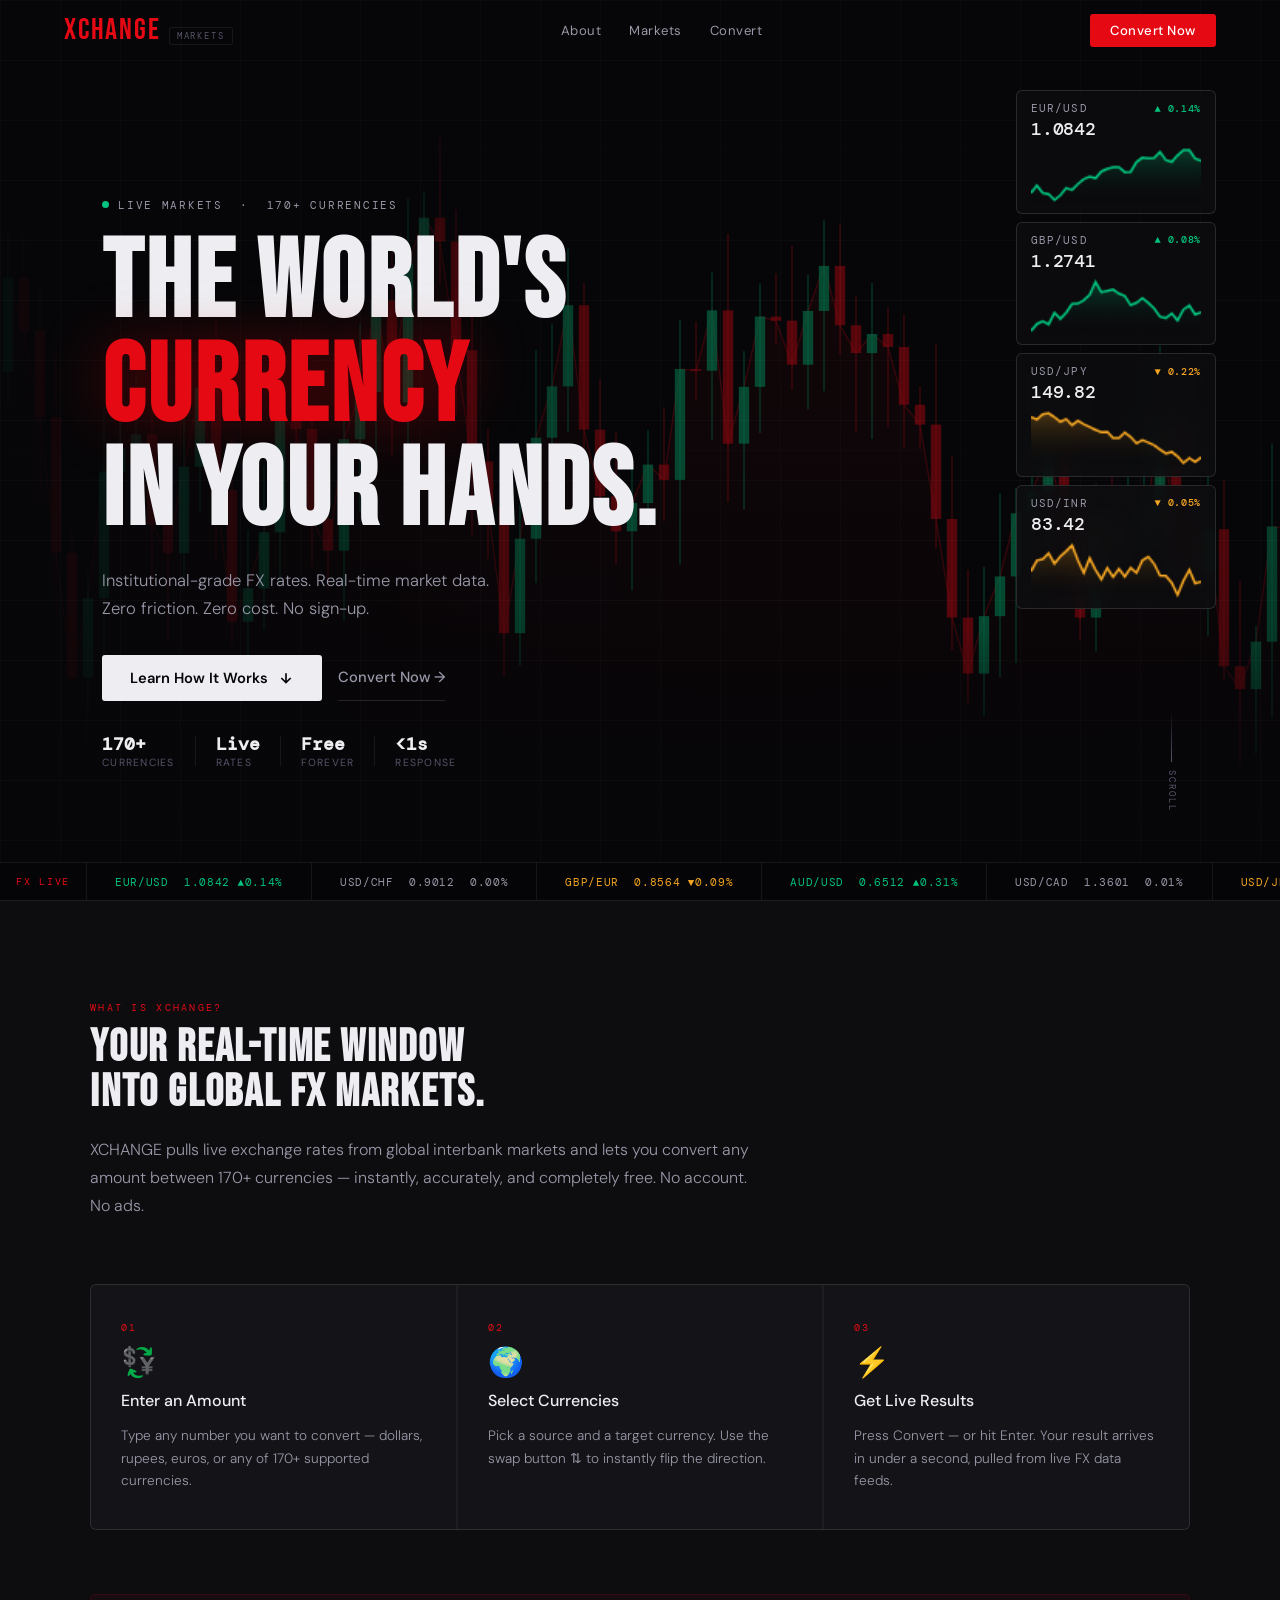
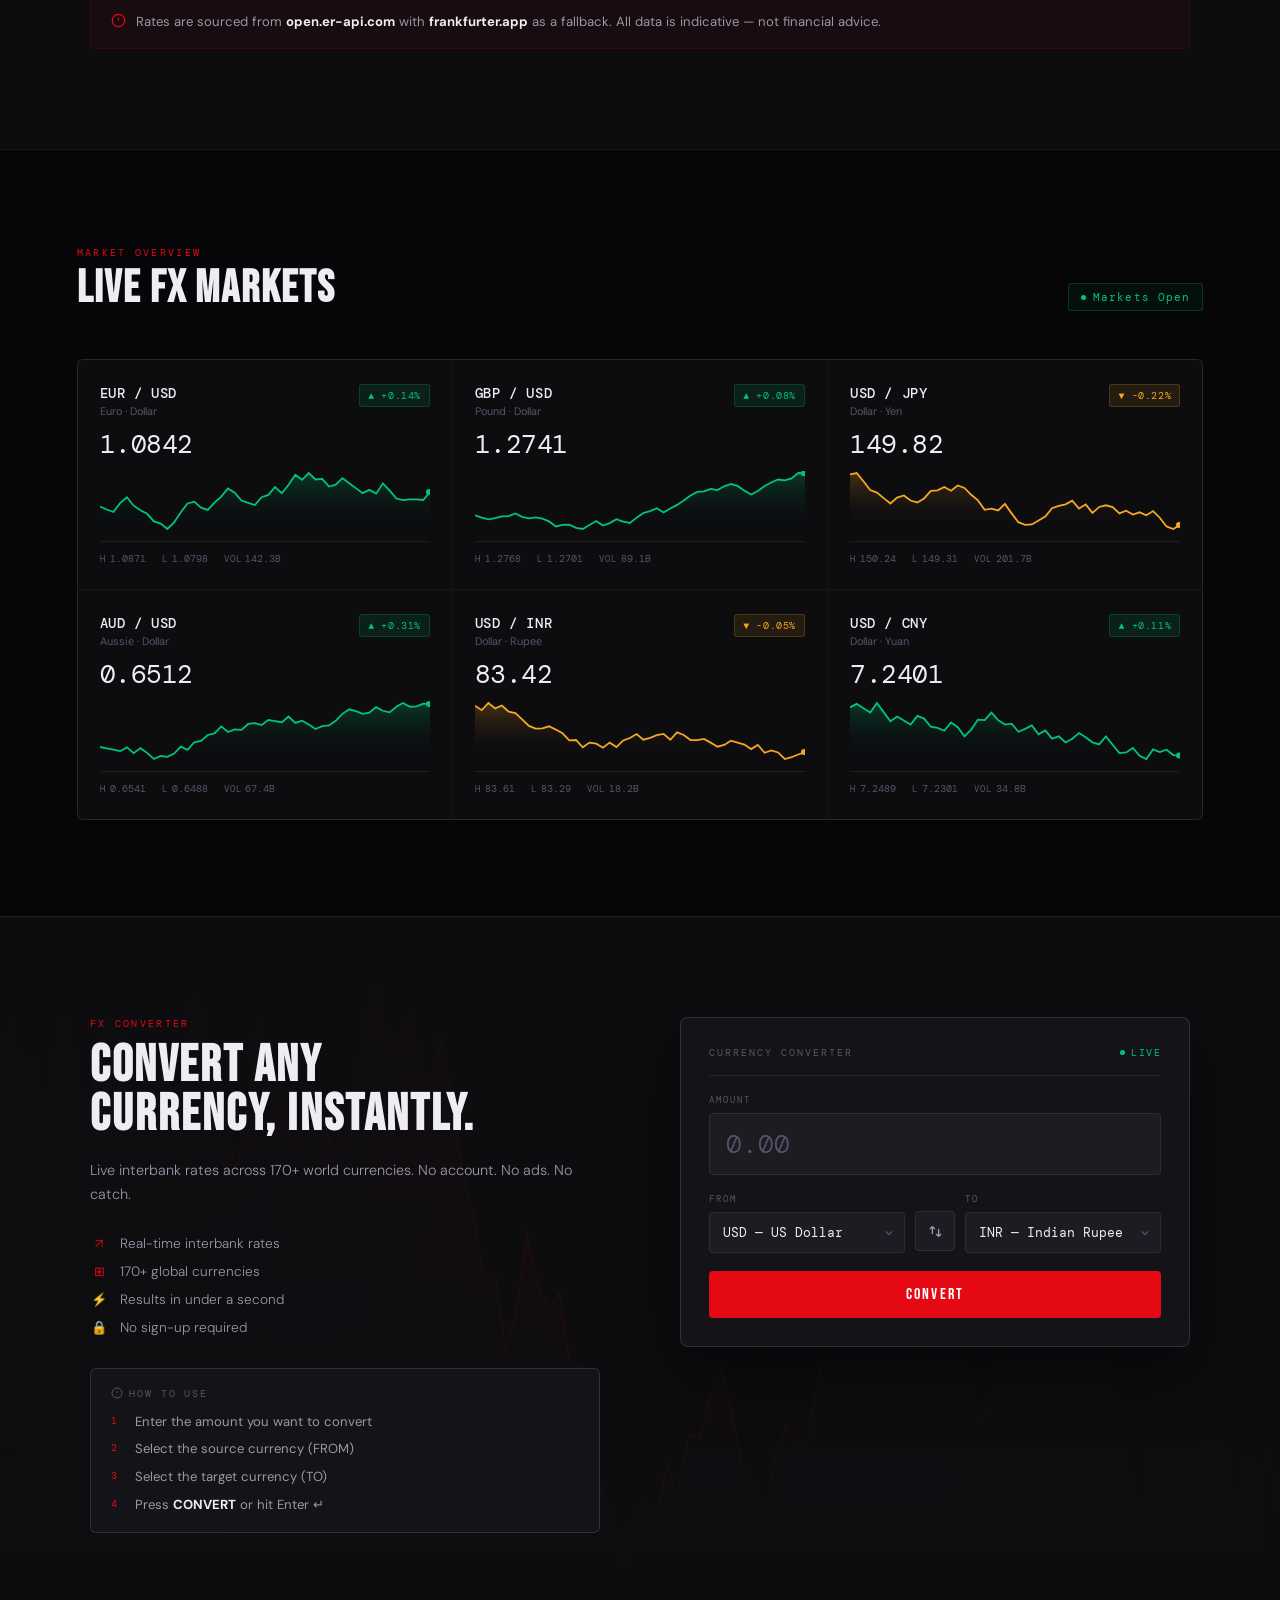
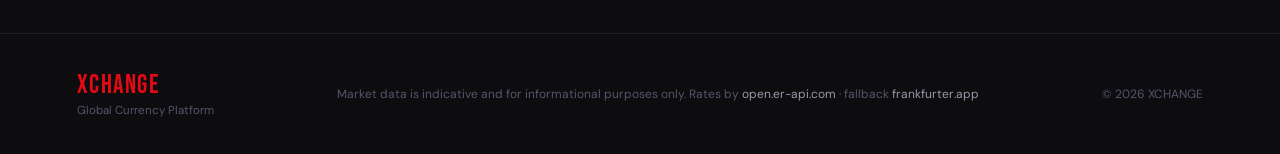
==== index.html @ 8f3933c4 "updated currency converter" ====
<!DOCTYPE html>
<html lang="en">
<head>
  <meta charset="UTF-8" />
  <meta name="viewport" content="width=device-width, initial-scale=1.0" />
  <title>XCHANGE — Global Currency Platform</title>
  <link rel="stylesheet" href="style.css" />
  <link href="https://fonts.googleapis.com/css2?family=Bebas+Neue&family=DM+Sans:ital,wght@0,300;0,400;0,500;0,600;1,300&family=DM+Mono:wght@300;400;500&display=swap" rel="stylesheet" />
</head>
<body>

  <nav class="navbar" id="navbar">
    <div class="nav-inner">
      <div class="nav-brand">
        <span class="nav-logo">XCHANGE</span>
        <span class="nav-tag">MARKETS</span>
      </div>
      <div class="nav-links">
        <a href="#about" class="nav-link scroll-link">About</a>
        <a href="#markets" class="nav-link scroll-link">Markets</a>
        <a href="#converter" class="nav-link scroll-link">Convert</a>
      </div>
      <a href="#converter" class="nav-cta scroll-link">Convert Now</a>
    </div>
  </nav>

  <section class="hero" id="hero">
    <canvas id="bgChart"></canvas>
    <div class="hero-overlay"></div>
    <div class="hero-grid-lines"></div>

    <div class="hero-hud">
      <div class="hud-card">
        <div class="hud-top"><span class="hud-pair">EUR/USD</span><span class="hud-change up">▲ 0.14%</span></div>
        <span class="hud-price" id="hudP1">1.0842</span>
        <canvas class="hud-spark" id="spark1" width="110" height="36"></canvas>
      </div>
      <div class="hud-card">
        <div class="hud-top"><span class="hud-pair">GBP/USD</span><span class="hud-change up">▲ 0.08%</span></div>
        <span class="hud-price" id="hudP2">1.2741</span>
        <canvas class="hud-spark" id="spark2" width="110" height="36"></canvas>
      </div>
      <div class="hud-card">
        <div class="hud-top"><span class="hud-pair">USD/JPY</span><span class="hud-change down">▼ 0.22%</span></div>
        <span class="hud-price" id="hudP3">149.82</span>
        <canvas class="hud-spark" id="spark3" width="110" height="36"></canvas>
      </div>
      <div class="hud-card">
        <div class="hud-top"><span class="hud-pair">USD/INR</span><span class="hud-change down">▼ 0.05%</span></div>
        <span class="hud-price" id="hudP4">83.42</span>
        <canvas class="hud-spark" id="spark4" width="110" height="36"></canvas>
      </div>
    </div>

    <div class="hero-content">
      <div class="hero-badge"><span class="live-dot"></span>LIVE MARKETS &nbsp;·&nbsp; 170+ CURRENCIES</div>
      <h1 class="hero-title">
        <span class="ht-line" style="--d:0.18s">THE WORLD'S</span>
        <span class="ht-line red-line" style="--d:0.34s">CURRENCY</span>
        <span class="ht-line" style="--d:0.50s">IN YOUR HANDS.</span>
      </h1>
      <p class="hero-body">Institutional-grade FX rates. Real-time market data.<br/>Zero friction. Zero cost. No sign-up.</p>
      <div class="hero-ctas">
        <a href="#about" class="btn-hero scroll-link">
          Learn How It Works
          <svg width="16" height="16" viewBox="0 0 24 24" fill="none" stroke="currentColor" stroke-width="2.5"><path d="M12 5v14M5 12l7 7 7-7"/></svg>
        </a>
        <a href="#converter" class="btn-hero-ghost scroll-link">Convert Now →</a>
      </div>
      <div class="hero-stats">
        <div class="hs"><strong>170+</strong><span>Currencies</span></div>
        <div class="hs-div"></div>
        <div class="hs"><strong>Live</strong><span>Rates</span></div>
        <div class="hs-div"></div>
        <div class="hs"><strong>Free</strong><span>Forever</span></div>
        <div class="hs-div"></div>
        <div class="hs"><strong>&lt;1s</strong><span>Response</span></div>
      </div>
    </div>

    <div class="scroll-cue"><div class="sc-line"></div><span>SCROLL</span></div>

    <div class="ticker-bar">
      <div class="ticker-label">FX LIVE</div>
      <div class="ticker-track">
        <div class="ticker-inner">
          <span class="ti up">EUR/USD &nbsp;1.0842 ▲0.14%</span>
          <span class="ti">USD/CHF &nbsp;0.9012 &nbsp;0.00%</span>
          <span class="ti down">GBP/EUR &nbsp;0.8564 ▼0.09%</span>
          <span class="ti up">AUD/USD &nbsp;0.6512 ▲0.31%</span>
          <span class="ti">USD/CAD &nbsp;1.3601 &nbsp;0.01%</span>
          <span class="ti down">USD/JPY &nbsp;149.82 ▼0.22%</span>
          <span class="ti up">USD/SGD &nbsp;1.3481 ▲0.07%</span>
          <span class="ti">NZD/USD &nbsp;0.5988 &nbsp;0.00%</span>
          <span class="ti down">USD/INR &nbsp;83.42 ▼0.05%</span>
          <span class="ti up">USD/CNY &nbsp;7.2401 ▲0.11%</span>
          <span class="ti">CHF/JPY &nbsp;166.22 &nbsp;0.02%</span>
          <span class="ti up">EUR/GBP &nbsp;0.8721 ▲0.03%</span>
          <span class="ti up">EUR/USD &nbsp;1.0842 ▲0.14%</span>
          <span class="ti">USD/CHF &nbsp;0.9012 &nbsp;0.00%</span>
          <span class="ti down">GBP/EUR &nbsp;0.8564 ▼0.09%</span>
          <span class="ti up">AUD/USD &nbsp;0.6512 ▲0.31%</span>
          <span class="ti">USD/CAD &nbsp;1.3601 &nbsp;0.01%</span>
          <span class="ti down">USD/JPY &nbsp;149.82 ▼0.22%</span>
        </div>
      </div>
    </div>
  </section>

  <section class="about-section" id="about">
    <div class="about-inner">
      <div class="about-intro" data-reveal>
        <span class="section-eyebrow">WHAT IS XCHANGE?</span>
        <h2 class="section-title">Your real-time window<br/>into global FX markets.</h2>
        <p class="about-lead">XCHANGE pulls live exchange rates from global interbank markets and lets you convert any amount between 170+ currencies — instantly, accurately, and completely free. No account. No ads.</p>
      </div>

      <div class="steps-grid">
        <div class="step-card" data-reveal data-delay="0">
          <div class="step-num">01</div>
          <div class="step-icon">💱</div>
          <h3>Enter an Amount</h3>
          <p>Type any number you want to convert — dollars, rupees, euros, or any of 170+ supported currencies.</p>
        </div>
        <div class="step-card" data-reveal data-delay="100">
          <div class="step-num">02</div>
          <div class="step-icon">🌍</div>
          <h3>Select Currencies</h3>
          <p>Pick a source and a target currency. Use the swap button ⇅ to instantly flip the direction.</p>
        </div>
        <div class="step-card" data-reveal data-delay="200">
          <div class="step-num">03</div>
          <div class="step-icon">⚡</div>
          <h3>Get Live Results</h3>
          <p>Press Convert — or hit Enter. Your result arrives in under a second, pulled from live FX data feeds.</p>
        </div>
      </div>

      <div class="about-notice" data-reveal>
        <svg width="15" height="15" viewBox="0 0 24 24" fill="none" stroke="currentColor" stroke-width="2"><circle cx="12" cy="12" r="10"/><line x1="12" y1="8" x2="12" y2="12"/><line x1="12" y1="16" x2="12.01" y2="16"/></svg>
        <span>Rates are sourced from <strong>open.er-api.com</strong> with <strong>frankfurter.app</strong> as a fallback. All data is indicative — not financial advice.</span>
      </div>
    </div>
  </section>

  <section class="markets-section" id="markets">
    <div class="markets-inner">
      <div class="section-head" data-reveal>
        <div>
          <span class="section-eyebrow">MARKET OVERVIEW</span>
          <h2 class="section-title">Live FX Markets</h2>
        </div>
        <div class="market-status"><span class="live-dot sm"></span>Markets Open</div>
      </div>
      <div class="market-grid">
        <div class="market-card" data-reveal data-delay="0">
          <div class="mc-header">
            <div class="mc-pair-info"><span class="mc-pair">EUR / USD</span><span class="mc-name">Euro · Dollar</span></div>
            <span class="mc-badge up-badge">▲ +0.14%</span>
          </div>
          <span class="mc-price" id="mc-eur">1.0842</span>
          <canvas class="mc-chart" id="chart-eur" width="260" height="60"></canvas>
          <div class="mc-footer">
            <span class="mcf-item"><label>H</label>1.0871</span>
            <span class="mcf-item"><label>L</label>1.0798</span>
            <span class="mcf-item"><label>VOL</label>142.3B</span>
          </div>
        </div>
        <div class="market-card" data-reveal data-delay="80">
          <div class="mc-header">
            <div class="mc-pair-info"><span class="mc-pair">GBP / USD</span><span class="mc-name">Pound · Dollar</span></div>
            <span class="mc-badge up-badge">▲ +0.08%</span>
          </div>
          <span class="mc-price" id="mc-gbp">1.2741</span>
          <canvas class="mc-chart" id="chart-gbp" width="260" height="60"></canvas>
          <div class="mc-footer">
            <span class="mcf-item"><label>H</label>1.2768</span>
            <span class="mcf-item"><label>L</label>1.2701</span>
            <span class="mcf-item"><label>VOL</label>89.1B</span>
          </div>
        </div>
        <div class="market-card" data-reveal data-delay="160">
          <div class="mc-header">
            <div class="mc-pair-info"><span class="mc-pair">USD / JPY</span><span class="mc-name">Dollar · Yen</span></div>
            <span class="mc-badge down-badge">▼ -0.22%</span>
          </div>
          <span class="mc-price" id="mc-jpy">149.82</span>
          <canvas class="mc-chart" id="chart-jpy" width="260" height="60"></canvas>
          <div class="mc-footer">
            <span class="mcf-item"><label>H</label>150.24</span>
            <span class="mcf-item"><label>L</label>149.31</span>
            <span class="mcf-item"><label>VOL</label>201.7B</span>
          </div>
        </div>
        <div class="market-card" data-reveal data-delay="240">
          <div class="mc-header">
            <div class="mc-pair-info"><span class="mc-pair">AUD / USD</span><span class="mc-name">Aussie · Dollar</span></div>
            <span class="mc-badge up-badge">▲ +0.31%</span>
          </div>
          <span class="mc-price" id="mc-aud">0.6512</span>
          <canvas class="mc-chart" id="chart-aud" width="260" height="60"></canvas>
          <div class="mc-footer">
            <span class="mcf-item"><label>H</label>0.6541</span>
            <span class="mcf-item"><label>L</label>0.6488</span>
            <span class="mcf-item"><label>VOL</label>67.4B</span>
          </div>
        </div>
        <div class="market-card" data-reveal data-delay="320">
          <div class="mc-header">
            <div class="mc-pair-info"><span class="mc-pair">USD / INR</span><span class="mc-name">Dollar · Rupee</span></div>
            <span class="mc-badge down-badge">▼ -0.05%</span>
          </div>
          <span class="mc-price" id="mc-inr">83.42</span>
          <canvas class="mc-chart" id="chart-inr" width="260" height="60"></canvas>
          <div class="mc-footer">
            <span class="mcf-item"><label>H</label>83.61</span>
            <span class="mcf-item"><label>L</label>83.29</span>
            <span class="mcf-item"><label>VOL</label>18.2B</span>
          </div>
        </div>
        <div class="market-card" data-reveal data-delay="400">
          <div class="mc-header">
            <div class="mc-pair-info"><span class="mc-pair">USD / CNY</span><span class="mc-name">Dollar · Yuan</span></div>
            <span class="mc-badge up-badge">▲ +0.11%</span>
          </div>
          <span class="mc-price" id="mc-cny">7.2401</span>
          <canvas class="mc-chart" id="chart-cny" width="260" height="60"></canvas>
          <div class="mc-footer">
            <span class="mcf-item"><label>H</label>7.2489</span>
            <span class="mcf-item"><label>L</label>7.2301</span>
            <span class="mcf-item"><label>VOL</label>34.8B</span>
          </div>
        </div>
      </div>
    </div>
  </section>

  <section class="converter-section" id="converter">
    <canvas id="convBgCanvas" class="conv-bg-canvas"></canvas>
    <div class="conv-bg-overlay"></div>
    <div class="converter-inner">
      <div class="conv-left" data-reveal>
        <span class="section-eyebrow">FX CONVERTER</span>
        <h2 class="conv-title">Convert Any<br/>Currency, Instantly.</h2>
        <p class="conv-desc">Live interbank rates across 170+ world currencies. No account. No ads. No catch.</p>
        <div class="conv-features">
          <div class="cf-item"><span class="cf-icon">↗</span>Real-time interbank rates</div>
          <div class="cf-item"><span class="cf-icon">⊞</span>170+ global currencies</div>
          <div class="cf-item"><span class="cf-icon">⚡</span>Results in under a second</div>
          <div class="cf-item"><span class="cf-icon">🔒</span>No sign-up required</div>
        </div>
        <div class="conv-tip">
          <div class="tip-label">
            <svg width="12" height="12" viewBox="0 0 24 24" fill="none" stroke="currentColor" stroke-width="2"><circle cx="12" cy="12" r="10"/><line x1="12" y1="8" x2="12" y2="12"/><line x1="12" y1="16" x2="12.01" y2="16"/></svg>
            HOW TO USE
          </div>
          <ol class="tip-steps">
            <li>Enter the amount you want to convert</li>
            <li>Select the source currency (FROM)</li>
            <li>Select the target currency (TO)</li>
            <li>Press <strong>CONVERT</strong> or hit Enter ↵</li>
          </ol>
        </div>
      </div>
      <div class="conv-right" data-reveal data-delay="120">
        <div class="converter-card">
          <div class="cc-topbar">
            <span class="cc-label">CURRENCY CONVERTER</span>
            <span class="cc-live"><span class="live-dot sm"></span>LIVE</span>
          </div>
          <div class="field-group">
            <label class="field-label">AMOUNT</label>
            <input type="number" id="amount" class="amount-input" placeholder="0.00" min="0" step="any" />
          </div>
          <div class="currency-row">
            <div class="field-group half">
              <label class="field-label">FROM</label>
              <div class="select-wrap">
                <select id="fromCurrency" class="currency-select"></select>
                <svg class="sel-arrow" width="12" height="12" viewBox="0 0 24 24" fill="none" stroke="currentColor" stroke-width="2.5"><polyline points="6 9 12 15 18 9"/></svg>
              </div>
            </div>
            <button class="swap-btn" id="swapBtn" aria-label="Swap currencies">
              <svg width="15" height="15" viewBox="0 0 24 24" fill="none" stroke="currentColor" stroke-width="2.2"><path d="M7 16V4m0 0L3 8m4-4 4 4"/><path d="M17 8v12m0 0 4-4m-4 4-4-4"/></svg>
            </button>
            <div class="field-group half">
              <label class="field-label">TO</label>
              <div class="select-wrap">
                <select id="toCurrency" class="currency-select"></select>
                <svg class="sel-arrow" width="12" height="12" viewBox="0 0 24 24" fill="none" stroke="currentColor" stroke-width="2.5"><polyline points="6 9 12 15 18 9"/></svg>
              </div>
            </div>
          </div>
          <button class="convert-btn" id="convertBtn">
            <span class="btn-text">CONVERT</span>
            <span class="btn-loader" id="btnLoader"></span>
          </button>
          <div class="result-panel" id="resultPanel">
            <div class="rp-from" id="resultLabel"></div>
            <svg class="rp-arrow" width="18" height="18" viewBox="0 0 24 24" fill="none" stroke="currentColor" stroke-width="2"><line x1="5" y1="12" x2="19" y2="12"/><polyline points="12 5 19 12 12 19"/></svg>
            <div class="rp-to" id="resultValue"></div>
            <div class="rp-rate" id="rateInfo"></div>
          </div>
          <div class="error-panel" id="errorPanel"></div>
        </div>
      </div>
    </div>
  </section>

  <footer class="site-footer">
    <div class="footer-inner">
      <div class="footer-brand">
        <span class="footer-logo">XCHANGE</span>
        <p class="footer-tagline">Global Currency Platform</p>
      </div>
      <p class="footer-disc">Market data is indicative and for informational purposes only. Rates by <a href="https://open.er-api.com" target="_blank" rel="noopener">open.er-api.com</a> · fallback <a href="https://frankfurter.app" target="_blank" rel="noopener">frankfurter.app</a></p>
      <p class="footer-copy">© 2026 XCHANGE</p>
    </div>
  </footer>

  <script src="currencies.js"></script>
  <script src="app.js"></script>
</body>
</html>
---- style.css ----
*, *::before, *::after { box-sizing: border-box; margin: 0; padding: 0; }

:root {
  --black:     #060608;
  --surface:   #0d0d10;
  --surface-2: #141418;
  --surface-3: #1c1c22;
  --surface-4: #242430;
  --border:    rgba(255,255,255,0.07);
  --border-2:  rgba(255,255,255,0.12);
  --red:       #e50914;
  --red-dim:   rgba(229,9,20,0.1);
  --red-glow:  rgba(229,9,20,0.22);
  --green:     #00c47d;
  --green-dim: rgba(0,196,125,0.1);
  --amber:     #f5a623;
  --amber-dim: rgba(245,166,35,0.1);
  --text-1:    #eeeef2;
  --text-2:    #9898a8;
  --text-3:    #55556a;
  --mono:      'DM Mono', monospace;
  --sans:      'DM Sans', sans-serif;
  --display:   'Bebas Neue', sans-serif;
  --ease-expo: cubic-bezier(0.16, 1, 0.3, 1);
  --ease-std:  cubic-bezier(0.4, 0, 0.2, 1);
}

html { scroll-behavior: smooth; }
body { background: var(--black); color: var(--text-1); font-family: var(--sans); overflow-x: hidden; }
::selection { background: var(--red); color: #fff; }
::-webkit-scrollbar { width: 3px; }
::-webkit-scrollbar-track { background: var(--black); }
::-webkit-scrollbar-thumb { background: var(--surface-4); border-radius: 2px; }

.navbar {
  position: fixed; top: 0; left: 0; right: 0; z-index: 200;
  height: 62px; padding: 0 5%;
  display: flex; align-items: center;
  transition: background 0.35s var(--ease-std), border-color 0.35s;
  border-bottom: 1px solid transparent;
}
.navbar.scrolled {
  background: rgba(6,6,8,0.94);
  backdrop-filter: blur(20px);
  -webkit-backdrop-filter: blur(20px);
  border-color: var(--border);
}
.nav-inner { width: 100%; display: flex; align-items: center; justify-content: space-between; gap: 24px; }
.nav-brand { display: flex; align-items: baseline; gap: 8px; }
.nav-logo { font-family: var(--display); font-size: 1.9rem; letter-spacing: 0.06em; color: var(--red); line-height: 1; }
.nav-tag { font-family: var(--mono); font-size: 0.58rem; letter-spacing: 0.2em; color: var(--text-3); border: 1px solid var(--border); padding: 2px 7px; border-radius: 2px; }
.nav-links { display: flex; gap: 28px; }
.nav-link { font-size: 0.82rem; color: var(--text-2); text-decoration: none; letter-spacing: 0.04em; transition: color 0.15s; }
.nav-link:hover { color: var(--text-1); }
.nav-cta { background: var(--red); color: #fff; font-weight: 500; font-size: 0.82rem; letter-spacing: 0.04em; padding: 8px 20px; border-radius: 3px; text-decoration: none; transition: background 0.15s, transform 0.15s; }
.nav-cta:hover { background: #f40612; transform: scale(1.03); }

.hero { position: relative; min-height: 100vh; display: flex; align-items: center; overflow: hidden; }
#bgChart { position: absolute; inset: 0; width: 100%; height: 100%; z-index: 0; opacity: 0.5; }
.hero-overlay {
  position: absolute; inset: 0; z-index: 1;
  background:
    linear-gradient(to bottom, rgba(6,6,8,0.55) 0%, transparent 25%, transparent 70%, rgba(6,6,8,1) 100%),
    linear-gradient(to right, rgba(6,6,8,0.78) 0%, transparent 55%),
    radial-gradient(ellipse 70% 60% at 60% 50%, transparent 40%, rgba(6,6,8,0.6) 100%);
}
.hero-grid-lines {
  position: absolute; inset: 0; z-index: 1;
  background-image: linear-gradient(rgba(255,255,255,0.018) 1px, transparent 1px), linear-gradient(90deg, rgba(255,255,255,0.018) 1px, transparent 1px);
  background-size: 60px 60px; pointer-events: none;
}

.hero-hud { position: absolute; top: 90px; right: 5%; z-index: 3; display: flex; flex-direction: column; gap: 8px; animation: fadeSlideL 0.9s var(--ease-expo) 0.6s both; }
@keyframes fadeSlideL { from { opacity: 0; transform: translateX(24px); } to { opacity: 1; transform: translateX(0); } }
.hud-card { background: rgba(13,13,16,0.85); border: 1px solid var(--border-2); backdrop-filter: blur(14px); border-radius: 6px; padding: 10px 14px; width: 200px; display: flex; flex-direction: column; gap: 2px; transition: border-color 0.2s; }
.hud-card:hover { border-color: rgba(255,255,255,0.2); }
.hud-top { display: flex; justify-content: space-between; align-items: center; }
.hud-pair { font-family: var(--mono); font-size: 0.68rem; letter-spacing: 0.1em; color: var(--text-2); }
.hud-price { font-family: var(--mono); font-size: 1.15rem; font-weight: 500; color: var(--text-1); letter-spacing: -0.01em; }
.hud-change { font-family: var(--mono); font-size: 0.65rem; font-weight: 500; letter-spacing: 0.06em; }
.hud-spark { display: block; margin-top: 4px; }
.up { color: var(--green); }
.down { color: var(--amber); }

.hero-content { position: relative; z-index: 2; padding: 0 8%; padding-top: 62px; max-width: 820px; }
.hero-badge { display: inline-flex; align-items: center; gap: 9px; font-family: var(--mono); font-size: 0.68rem; letter-spacing: 0.16em; color: var(--text-2); margin-bottom: 24px; opacity: 0; animation: fadeUp 0.7s var(--ease-expo) 0.25s forwards; }
.live-dot { width: 7px; height: 7px; border-radius: 50%; background: var(--green); box-shadow: 0 0 0 0 rgba(0,196,125,0.5); animation: livePulse 2s infinite; }
.live-dot.sm { width: 5px; height: 5px; }
@keyframes livePulse { 0% { box-shadow: 0 0 0 0 rgba(0,196,125,0.5); } 70% { box-shadow: 0 0 0 7px rgba(0,196,125,0); } 100% { box-shadow: 0 0 0 0 rgba(0,196,125,0); } }
.hero-title { font-family: var(--display); font-size: clamp(3.8rem, 8.5vw, 8.8rem); line-height: 0.9; letter-spacing: 0.025em; color: var(--text-1); display: flex; flex-direction: column; gap: 6px; margin-bottom: 24px; }
.ht-line { display: block; opacity: 0; transform: translateY(36px); animation: fadeUp 0.85s var(--ease-expo) var(--d, 0.3s) forwards; }
.red-line { color: var(--red); text-shadow: 0 0 60px rgba(229,9,20,0.35); }
.hero-body { font-size: clamp(0.9rem, 1.3vw, 1.05rem); font-weight: 300; color: var(--text-2); line-height: 1.7; max-width: 460px; margin-bottom: 32px; opacity: 0; animation: fadeUp 0.7s var(--ease-expo) 0.65s forwards; }
.hero-ctas { display: flex; align-items: center; gap: 16px; flex-wrap: wrap; margin-bottom: 32px; opacity: 0; animation: fadeUp 0.7s var(--ease-expo) 0.8s forwards; }
.btn-hero { display: inline-flex; align-items: center; gap: 10px; background: var(--text-1); color: var(--black); font-weight: 600; font-size: 0.92rem; padding: 13px 28px; border-radius: 3px; text-decoration: none; transition: background 0.16s, transform 0.2s, box-shadow 0.2s; }
.btn-hero:hover { background: #fff; transform: translateY(-2px); box-shadow: 0 12px 32px rgba(0,0,0,0.45); }
.btn-hero svg { animation: bArrow 1.8s ease-in-out infinite; }
@keyframes bArrow { 0%,100% { transform: translateY(0); } 50% { transform: translateY(4px); } }
.btn-hero-ghost { display: inline-flex; align-items: center; font-size: 0.92rem; font-weight: 500; color: var(--text-2); text-decoration: none; padding: 13px 0; border-bottom: 1px solid var(--border-2); transition: color 0.15s, border-color 0.15s; }
.btn-hero-ghost:hover { color: var(--text-1); border-color: rgba(255,255,255,0.3); }
.hero-stats { display: flex; align-items: center; gap: 20px; opacity: 0; animation: fadeUp 0.7s var(--ease-expo) 0.95s forwards; }
.hs { display: flex; flex-direction: column; gap: 1px; }
.hs strong { font-family: var(--mono); font-size: 1.1rem; color: var(--text-1); }
.hs span { font-size: 0.65rem; letter-spacing: 0.12em; text-transform: uppercase; color: var(--text-3); }
.hs-div { width: 1px; height: 30px; background: var(--border); }

.scroll-cue { position: absolute; bottom: 88px; right: 8%; z-index: 3; display: flex; flex-direction: column; align-items: center; gap: 8px; opacity: 0; animation: fadeUp 0.8s var(--ease-expo) 1.2s forwards; }
.sc-line { width: 1px; height: 52px; background: linear-gradient(to bottom, transparent, var(--text-3)); overflow: hidden; position: relative; }
.sc-line::after { content: ''; position: absolute; top: -100%; left: 0; width: 100%; height: 100%; background: var(--red); animation: scDrop 2s ease-in-out infinite 1.4s; }
@keyframes scDrop { 0% { top: -100%; opacity: 1; } 100% { top: 100%; opacity: 0; } }
.scroll-cue span { font-family: var(--mono); font-size: 0.58rem; letter-spacing: 0.22em; color: var(--text-3); writing-mode: vertical-rl; }

.ticker-bar { position: absolute; bottom: 0; left: 0; right: 0; z-index: 3; height: 38px; background: rgba(6,6,8,0.9); border-top: 1px solid var(--border); backdrop-filter: blur(8px); display: flex; align-items: center; overflow: hidden; }
.ticker-label { font-family: var(--mono); font-size: 0.6rem; letter-spacing: 0.18em; color: var(--red); padding: 0 16px; border-right: 1px solid var(--border); white-space: nowrap; height: 100%; display: flex; align-items: center; flex-shrink: 0; }
.ticker-track { overflow: hidden; flex: 1; }
.ticker-inner { display: flex; white-space: nowrap; animation: tickScroll 30s linear infinite; }
@keyframes tickScroll { from { transform: translateX(0); } to { transform: translateX(-50%); } }
.ti { font-family: var(--mono); font-size: 0.68rem; letter-spacing: 0.06em; color: var(--text-2); padding: 0 28px; border-right: 1px solid var(--border); display: inline-flex; align-items: center; height: 38px; }
.ti.up { color: var(--green); }
.ti.down { color: var(--amber); }

.about-section { background: var(--surface); padding: 100px 6%; border-top: 1px solid var(--border); }
.about-inner { max-width: 1100px; margin: 0 auto; display: flex; flex-direction: column; gap: 64px; }
.about-intro { max-width: 680px; }
.about-intro .section-title { margin-top: 12px; margin-bottom: 20px; }
.about-lead { font-size: 1rem; font-weight: 300; color: var(--text-2); line-height: 1.75; }

.steps-grid { display: grid; grid-template-columns: repeat(3, 1fr); gap: 2px; background: var(--border); border: 1px solid var(--border); border-radius: 6px; overflow: hidden; }
.step-card { background: var(--surface-2); padding: 36px 30px; display: flex; flex-direction: column; gap: 14px; opacity: 0; transform: translateY(28px); transition: opacity 0.65s var(--ease-expo), transform 0.65s var(--ease-expo), background 0.2s; }
.step-card.revealed { opacity: 1; transform: translateY(0); }
.step-card:hover { background: var(--surface-3); }
.step-num { font-family: var(--mono); font-size: 0.65rem; letter-spacing: 0.2em; color: var(--red); }
.step-icon { font-size: 1.8rem; line-height: 1; }
.step-card h3 { font-size: 1rem; font-weight: 500; color: var(--text-1); }
.step-card p { font-size: 0.85rem; font-weight: 300; color: var(--text-2); line-height: 1.65; }

.about-notice { display: flex; align-items: flex-start; gap: 10px; padding: 16px 20px; background: rgba(229,9,20,0.05); border: 1px solid rgba(229,9,20,0.15); border-radius: 5px; font-size: 0.82rem; color: var(--text-2); line-height: 1.6; opacity: 0; transform: translateY(20px); transition: opacity 0.6s var(--ease-expo), transform 0.6s var(--ease-expo); }
.about-notice.revealed { opacity: 1; transform: translateY(0); }
.about-notice svg { flex-shrink: 0; margin-top: 2px; color: var(--red); }
.about-notice strong { color: var(--text-1); }

.markets-section { background: var(--black); padding: 96px 6%; border-top: 1px solid var(--border); }
.markets-inner { max-width: 1200px; margin: 0 auto; }
.section-head { display: flex; justify-content: space-between; align-items: flex-end; margin-bottom: 48px; opacity: 0; transform: translateY(24px); transition: opacity 0.7s var(--ease-expo), transform 0.7s var(--ease-expo); }
.section-head.revealed { opacity: 1; transform: translateY(0); }
.section-eyebrow { font-family: var(--mono); font-size: 0.65rem; letter-spacing: 0.22em; color: var(--red); display: block; margin-bottom: 8px; }
.section-title { font-family: var(--display); font-size: clamp(2rem, 3.5vw, 2.8rem); letter-spacing: 0.04em; color: var(--text-1); line-height: 1; }
.market-status { display: flex; align-items: center; gap: 7px; font-family: var(--mono); font-size: 0.68rem; letter-spacing: 0.1em; color: var(--green); padding: 6px 12px; border: 1px solid rgba(0,196,125,0.22); border-radius: 3px; background: rgba(0,196,125,0.05); }
.market-grid { display: grid; grid-template-columns: repeat(3, 1fr); gap: 1px; background: var(--border); border: 1px solid var(--border); border-radius: 6px; overflow: hidden; }
.market-card { background: var(--surface); padding: 24px 22px; display: flex; flex-direction: column; gap: 10px; opacity: 0; transform: translateY(28px); transition: opacity 0.65s var(--ease-expo), transform 0.65s var(--ease-expo), background 0.2s; }
.market-card.revealed { opacity: 1; transform: translateY(0); }
.market-card:hover { background: var(--surface-2); }
.mc-header { display: flex; justify-content: space-between; align-items: flex-start; }
.mc-pair { font-family: var(--mono); font-size: 0.9rem; font-weight: 500; color: var(--text-1); letter-spacing: 0.04em; display: block; }
.mc-name { font-size: 0.68rem; color: var(--text-3); margin-top: 2px; display: block; }
.mc-badge { font-family: var(--mono); font-size: 0.62rem; letter-spacing: 0.06em; padding: 4px 8px; border-radius: 3px; }
.up-badge { background: var(--green-dim); color: var(--green); border: 1px solid rgba(0,196,125,0.2); }
.down-badge { background: var(--amber-dim); color: var(--amber); border: 1px solid rgba(245,166,35,0.2); }
.mc-price { font-family: var(--mono); font-size: 1.6rem; font-weight: 400; color: var(--text-1); letter-spacing: -0.02em; }
.mc-chart { display: block; width: 100%; height: 60px; }
.mc-footer { display: flex; gap: 16px; padding-top: 10px; border-top: 1px solid var(--border); }
.mcf-item { font-family: var(--mono); font-size: 0.65rem; color: var(--text-3); }
.mcf-item label { color: var(--text-3); margin-right: 4px; font-size: 0.58rem; letter-spacing: 0.1em; }

.converter-section { position: relative; padding: 100px 6%; background: var(--surface); border-top: 1px solid var(--border); overflow: hidden; }
.conv-bg-canvas { position: absolute; inset: 0; width: 100%; height: 100%; z-index: 0; opacity: 0.18; }
.conv-bg-overlay { position: absolute; inset: 0; z-index: 1; background: linear-gradient(to right, var(--surface) 0%, transparent 50%, var(--surface) 100%), linear-gradient(to bottom, var(--surface) 0%, transparent 30%, transparent 70%, var(--surface) 100%); }
.converter-inner { position: relative; z-index: 2; max-width: 1100px; margin: 0 auto; display: grid; grid-template-columns: 1fr 1fr; gap: 80px; align-items: start; }
.conv-left { opacity: 0; transform: translateY(24px); transition: opacity 0.7s var(--ease-expo), transform 0.7s var(--ease-expo); }
.conv-left.revealed { opacity: 1; transform: translateY(0); }
.conv-left .section-eyebrow { margin-bottom: 12px; }
.conv-title { font-family: var(--display); font-size: clamp(2.4rem, 4vw, 3.6rem); letter-spacing: 0.04em; color: var(--text-1); line-height: 0.95; margin-bottom: 18px; }
.conv-desc { font-size: 0.9rem; font-weight: 300; color: var(--text-2); line-height: 1.7; margin-bottom: 28px; }
.conv-features { display: flex; flex-direction: column; gap: 11px; margin-bottom: 32px; }
.cf-item { display: flex; align-items: center; gap: 12px; font-size: 0.85rem; color: var(--text-2); font-weight: 300; }
.cf-icon { font-size: 0.82rem; color: var(--red); width: 18px; text-align: center; flex-shrink: 0; }

.conv-tip { background: var(--surface-2); border: 1px solid var(--border-2); border-radius: 6px; padding: 18px 20px; }
.tip-label { font-family: var(--mono); font-size: 0.6rem; letter-spacing: 0.2em; color: var(--text-3); display: flex; align-items: center; gap: 6px; margin-bottom: 12px; }
.tip-steps { list-style: none; display: flex; flex-direction: column; gap: 8px; counter-reset: tips; }
.tip-steps li { font-size: 0.82rem; color: var(--text-2); line-height: 1.5; padding-left: 24px; position: relative; }
.tip-steps li::before { content: counter(tips); counter-increment: tips; position: absolute; left: 0; font-family: var(--mono); font-size: 0.65rem; color: var(--red); top: 1px; }
.tip-steps strong { color: var(--text-1); }

.conv-right { opacity: 0; transform: translateY(24px); transition: opacity 0.7s var(--ease-expo) 0.12s, transform 0.7s var(--ease-expo) 0.12s; }
.conv-right.revealed { opacity: 1; transform: translateY(0); }
.converter-card { background: var(--surface-2); border: 1px solid var(--border-2); border-radius: 8px; padding: 28px; box-shadow: 0 24px 64px rgba(0,0,0,0.5); display: flex; flex-direction: column; gap: 18px; }
.cc-topbar { display: flex; justify-content: space-between; align-items: center; padding-bottom: 16px; border-bottom: 1px solid var(--border); }
.cc-label { font-family: var(--mono); font-size: 0.62rem; letter-spacing: 0.2em; color: var(--text-3); }
.cc-live { display: flex; align-items: center; gap: 6px; font-family: var(--mono); font-size: 0.62rem; letter-spacing: 0.14em; color: var(--green); }
.field-group { display: flex; flex-direction: column; gap: 7px; }
.field-group.half { flex: 1; }
.field-label { font-family: var(--mono); font-size: 0.58rem; letter-spacing: 0.22em; color: var(--text-3); text-transform: uppercase; }
.amount-input { width: 100%; background: var(--surface-3); border: 1px solid var(--border); border-radius: 4px; padding: 13px 16px; font-family: var(--mono); font-size: 1.65rem; font-weight: 300; color: var(--text-1); outline: none; transition: border-color 0.18s, box-shadow 0.18s; appearance: textfield; -moz-appearance: textfield; }
.amount-input::-webkit-outer-spin-button, .amount-input::-webkit-inner-spin-button { -webkit-appearance: none; }
.amount-input::placeholder { color: var(--text-3); }
.amount-input:focus { border-color: rgba(255,255,255,0.2); box-shadow: 0 0 0 3px rgba(255,255,255,0.04); }
.currency-row { display: flex; align-items: flex-end; gap: 10px; }
.select-wrap { position: relative; }
.currency-select { width: 100%; background: var(--surface-3); border: 1px solid var(--border); border-radius: 4px; padding: 11px 32px 11px 13px; font-family: var(--mono); font-size: 0.8rem; color: var(--text-1); outline: none; appearance: none; -webkit-appearance: none; cursor: pointer; transition: border-color 0.18s, box-shadow 0.18s; }
.currency-select:focus { border-color: rgba(255,255,255,0.2); box-shadow: 0 0 0 3px rgba(255,255,255,0.04); }
.sel-arrow { position: absolute; right: 10px; top: 50%; transform: translateY(-50%); color: var(--text-3); pointer-events: none; }
.swap-btn { width: 40px; height: 40px; border-radius: 4px; background: var(--surface-3); border: 1px solid var(--border); color: var(--text-2); cursor: pointer; display: flex; align-items: center; justify-content: center; flex-shrink: 0; margin-bottom: 2px; transition: background 0.16s, color 0.16s, border-color 0.16s, transform 0.3s var(--ease-expo); }
.swap-btn:hover { background: var(--surface-4); color: var(--text-1); border-color: var(--border-2); }
.swap-btn.spin { transform: rotate(180deg); }
.convert-btn { width: 100%; padding: 14px; border-radius: 4px; background: var(--red); border: none; color: #fff; font-family: var(--display); font-size: 1rem; letter-spacing: 0.14em; cursor: pointer; display: flex; align-items: center; justify-content: center; gap: 8px; position: relative; overflow: hidden; transition: background 0.16s, transform 0.18s, box-shadow 0.18s; }
.convert-btn::before { content: ''; position: absolute; inset: 0; background: linear-gradient(135deg, rgba(255,255,255,0.1), transparent 55%); opacity: 0; transition: opacity 0.18s; }
.convert-btn:hover { background: #f40612; transform: translateY(-1px); box-shadow: 0 8px 28px var(--red-glow); }
.convert-btn:hover::before { opacity: 1; }
.convert-btn:active { transform: translateY(0); }
.convert-btn:disabled { opacity: 0.5; cursor: not-allowed; transform: none; box-shadow: none; }
.btn-loader { display: none; width: 15px; height: 15px; border: 2px solid rgba(255,255,255,0.3); border-top-color: #fff; border-radius: 50%; animation: spin 0.6s linear infinite; }
.btn-loader.visible { display: block; }
@keyframes spin { to { transform: rotate(360deg); } }
.result-panel { background: var(--surface-3); border: 1px solid var(--border); border-radius: 4px; padding: 18px 20px; display: none; flex-direction: column; gap: 4px; animation: slideUp 0.4s var(--ease-expo) both; }
.result-panel.visible { display: flex; }
@keyframes slideUp { from { opacity: 0; transform: translateY(10px); } to { opacity: 1; transform: translateY(0); } }
.rp-from { font-family: var(--mono); font-size: 0.72rem; color: var(--text-3); letter-spacing: 0.05em; }
.rp-arrow { color: var(--text-3); margin: 2px 0; }
.rp-to { font-family: var(--mono); font-size: 1.9rem; font-weight: 400; color: var(--green); letter-spacing: -0.02em; line-height: 1; }
.rp-rate { font-family: var(--mono); font-size: 0.68rem; color: var(--text-3); margin-top: 8px; padding-top: 10px; border-top: 1px solid var(--border); }
.error-panel { background: var(--red-dim); border: 1px solid rgba(229,9,20,0.22); border-radius: 4px; padding: 12px 15px; font-family: var(--mono); font-size: 0.78rem; color: #ff7070; display: none; animation: slideUp 0.3s ease both; }
.error-panel.visible { display: block; }

.site-footer { background: var(--surface); border-top: 1px solid var(--border); padding: 36px 6%; }
.footer-inner { max-width: 1200px; margin: 0 auto; display: flex; align-items: center; justify-content: space-between; gap: 16px; flex-wrap: wrap; }
.footer-logo { font-family: var(--display); font-size: 1.6rem; letter-spacing: 0.06em; color: var(--red); }
.footer-tagline { font-size: 0.72rem; color: var(--text-3); margin-top: 2px; }
.footer-disc, .footer-copy { font-size: 0.75rem; color: var(--text-3); }
.footer-disc a { color: var(--text-2); text-decoration: none; }
.footer-disc a:hover { color: var(--text-1); }

@keyframes fadeUp { from { opacity: 0; transform: translateY(24px); } to { opacity: 1; transform: translateY(0); } }

[data-reveal] { opacity: 0; transform: translateY(28px); transition: opacity 0.7s var(--ease-expo), transform 0.7s var(--ease-expo); }
[data-reveal].revealed { opacity: 1; transform: translateY(0); }

@media (max-width: 1024px) {
  .market-grid { grid-template-columns: repeat(2, 1fr); }
  .converter-inner { grid-template-columns: 1fr; gap: 48px; }
  .hero-hud { display: none; }
}
@media (max-width: 640px) {
  .market-grid, .steps-grid { grid-template-columns: 1fr; }
  .hero-content { padding-left: 6%; padding-right: 6%; }
  .nav-links { display: none; }
  .currency-row { flex-wrap: wrap; }
  .field-group.half { min-width: 120px; }
  .scroll-cue { display: none; }
  .hero-ctas { flex-direction: column; align-items: flex-start; }
}
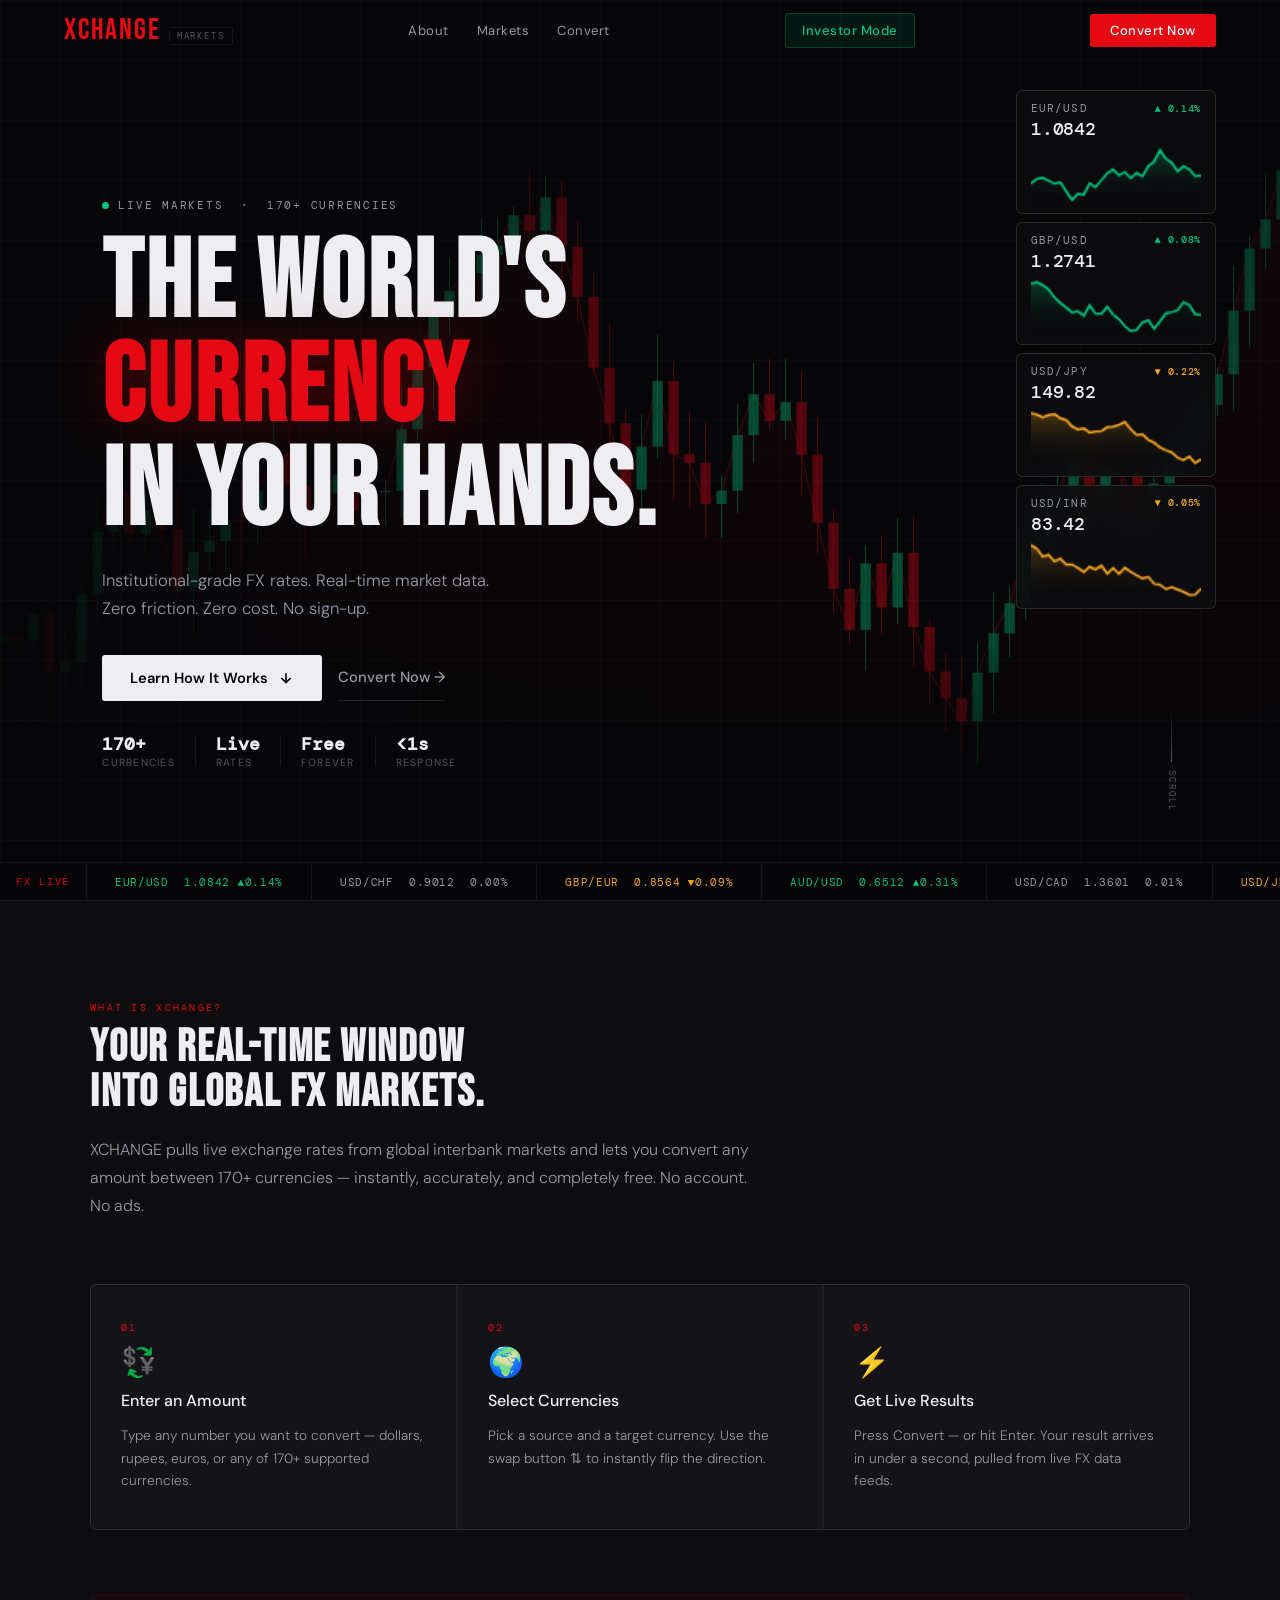
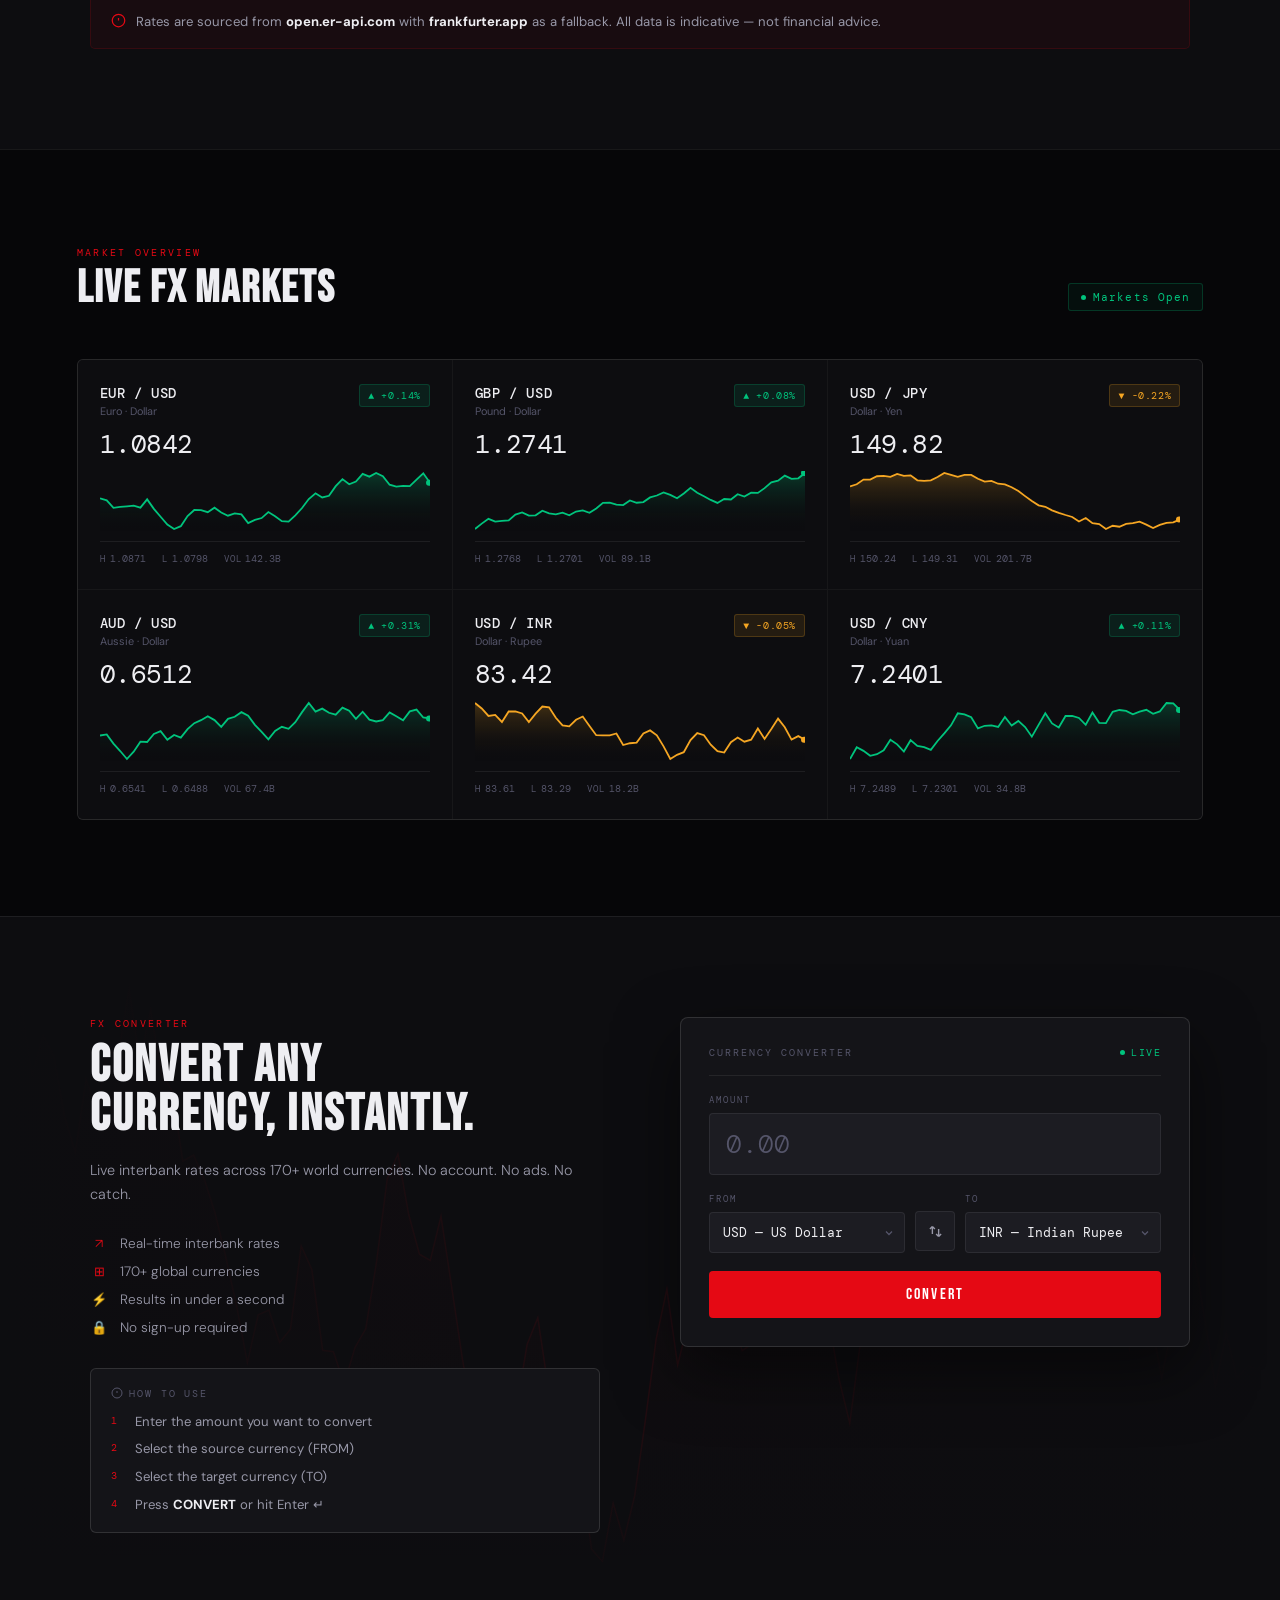
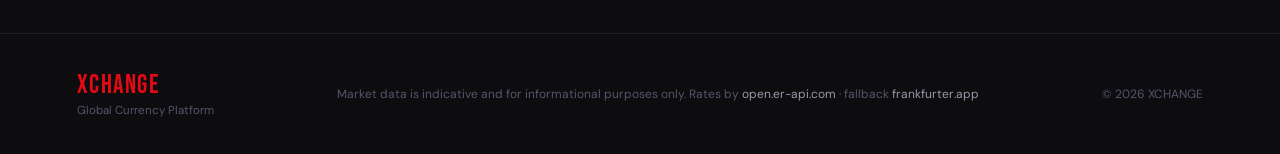
==== commit 8d6f5f4d: "updated website" ====
--- a/index.html
+++ b/index.html
@@ -20,6 +20,7 @@
         <a href="#markets" class="nav-link scroll-link">Markets</a>
         <a href="#converter" class="nav-link scroll-link">Convert</a>
       </div>
+      <a href="investor.html" class="nav-investor">Investor Mode</a>
       <a href="#converter" class="nav-cta scroll-link">Convert Now</a>
     </div>
   </nav>
--- a/style.css
+++ b/style.css
@@ -52,6 +52,8 @@
 .nav-links { display: flex; gap: 28px; }
 .nav-link { font-size: 0.82rem; color: var(--text-2); text-decoration: none; letter-spacing: 0.04em; transition: color 0.15s; }
 .nav-link:hover { color: var(--text-1); }
+.nav-investor { background: rgba(0,196,125,0.1); color: var(--green); font-weight: 500; font-size: 0.82rem; letter-spacing: 0.04em; padding: 8px 16px; border-radius: 3px; text-decoration: none; border: 1px solid rgba(0,196,125,0.25); transition: background 0.15s, transform 0.15s; }
+.nav-investor:hover { background: rgba(0,196,125,0.2); transform: scale(1.03); }
 .nav-cta { background: var(--red); color: #fff; font-weight: 500; font-size: 0.82rem; letter-spacing: 0.04em; padding: 8px 20px; border-radius: 3px; text-decoration: none; transition: background 0.15s, transform 0.15s; }
 .nav-cta:hover { background: #f40612; transform: scale(1.03); }
 
